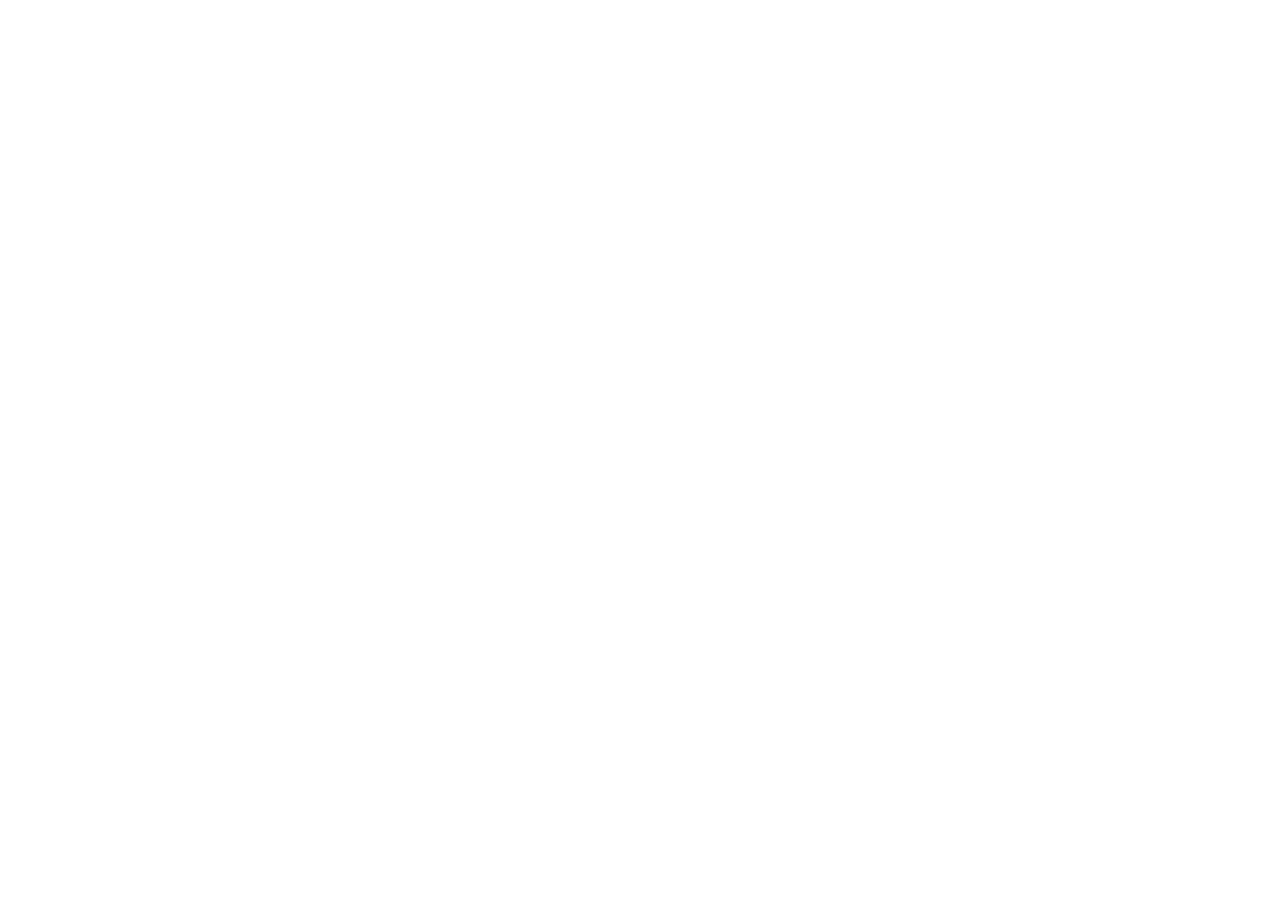
==== css/index.html @ bdc8b7fc "Created container structure HTML" ====
<!DOCTYPE html>
<html lang="en">
<head>
    <meta charset="UTF-8">
    <meta http-equiv="X-UA-Compatible" content="IE=edge">
    <meta name="viewport" content="width=device-width, initial-scale=1.0">
    <title>Mobile App</title>
</head>
<body>
    <header>
    </header>
    <section>
        <article>
            <h3>

            </h3>
            <p>

            </p>
            <div>

            </div>

        </article>
        <article>
            <div></div>
            <div></div>
        </article>
    </section>


</body>
</html>
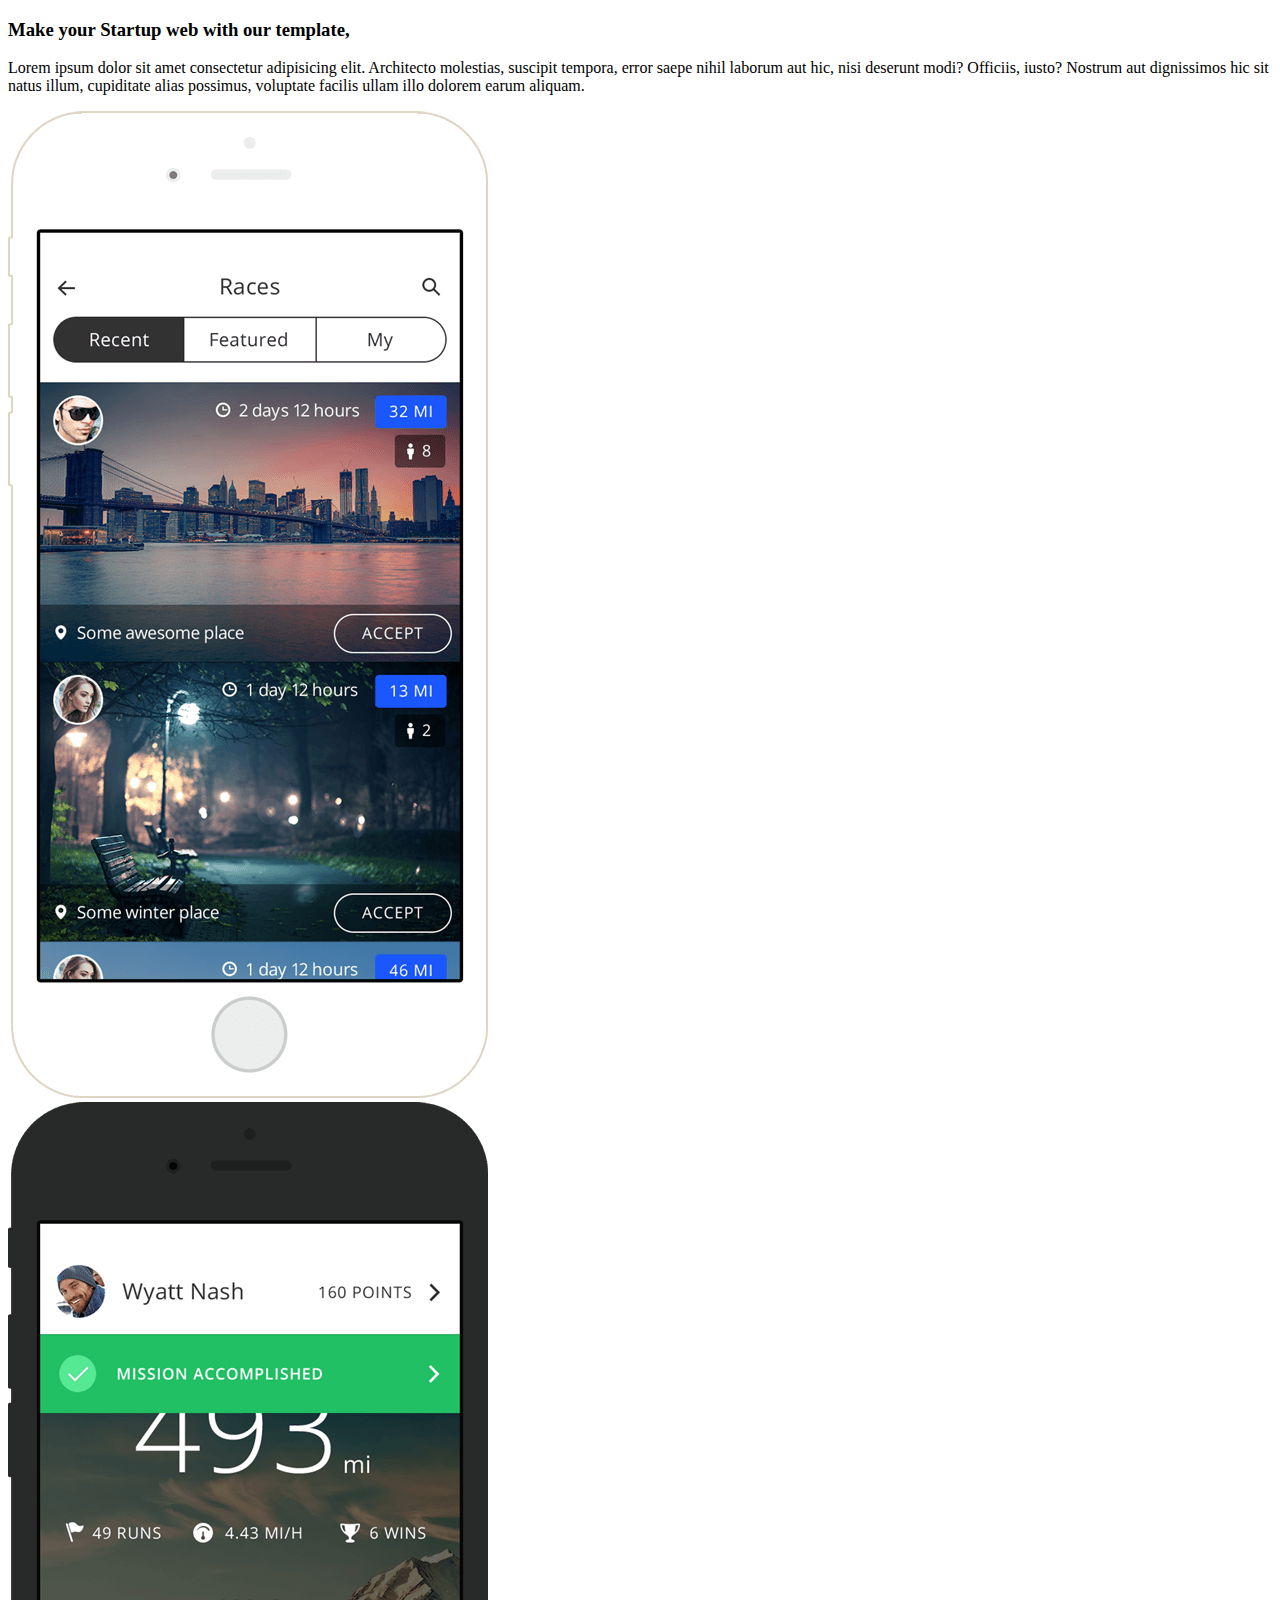
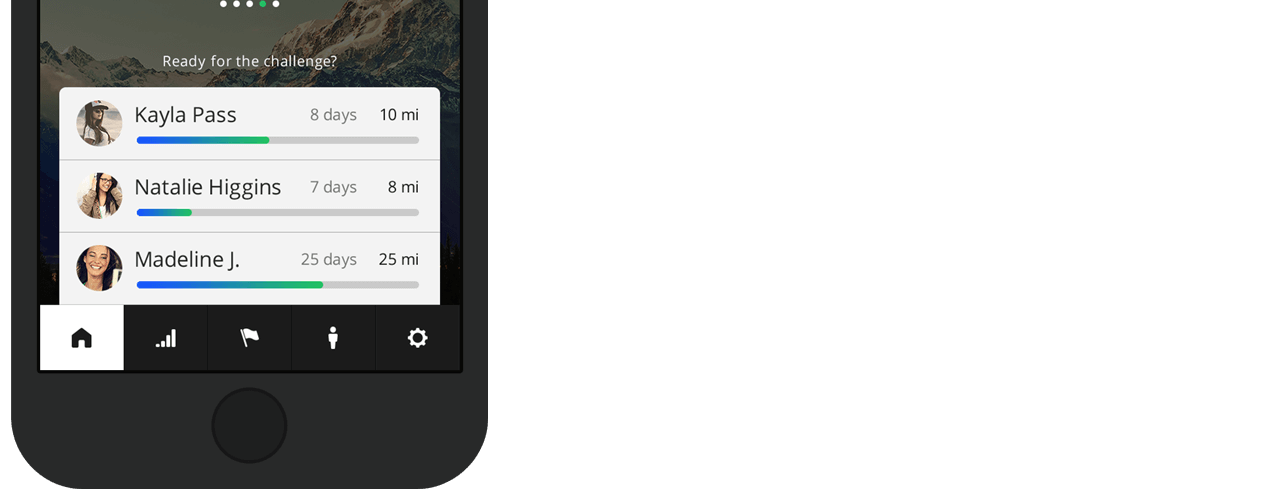
==== commit be51bfa1: "Added text and phone images" ====
--- a/css/index.html
+++ b/css/index.html
@@ -12,10 +12,10 @@
     <section>
         <article>
             <h3>
-
+                Make your Startup web with our template,
             </h3>
             <p>
-
+                Lorem ipsum dolor sit amet consectetur adipisicing elit. Architecto molestias, suscipit tempora, error saepe nihil laborum aut hic, nisi deserunt modi? Officiis, iusto? Nostrum aut dignissimos hic sit natus illum, cupiditate alias possimus, voluptate facilis ullam illo dolorem earum aliquam.
             </p>
             <div>
 
@@ -23,8 +23,8 @@
 
         </article>
         <article>
-            <div></div>
-            <div></div>
+            <div><img src="../images/phone_001.png" alt="phone white"></div>
+            <div><img src="../images/phone_002.png" alt="phone black"></div>
         </article>
     </section>
 
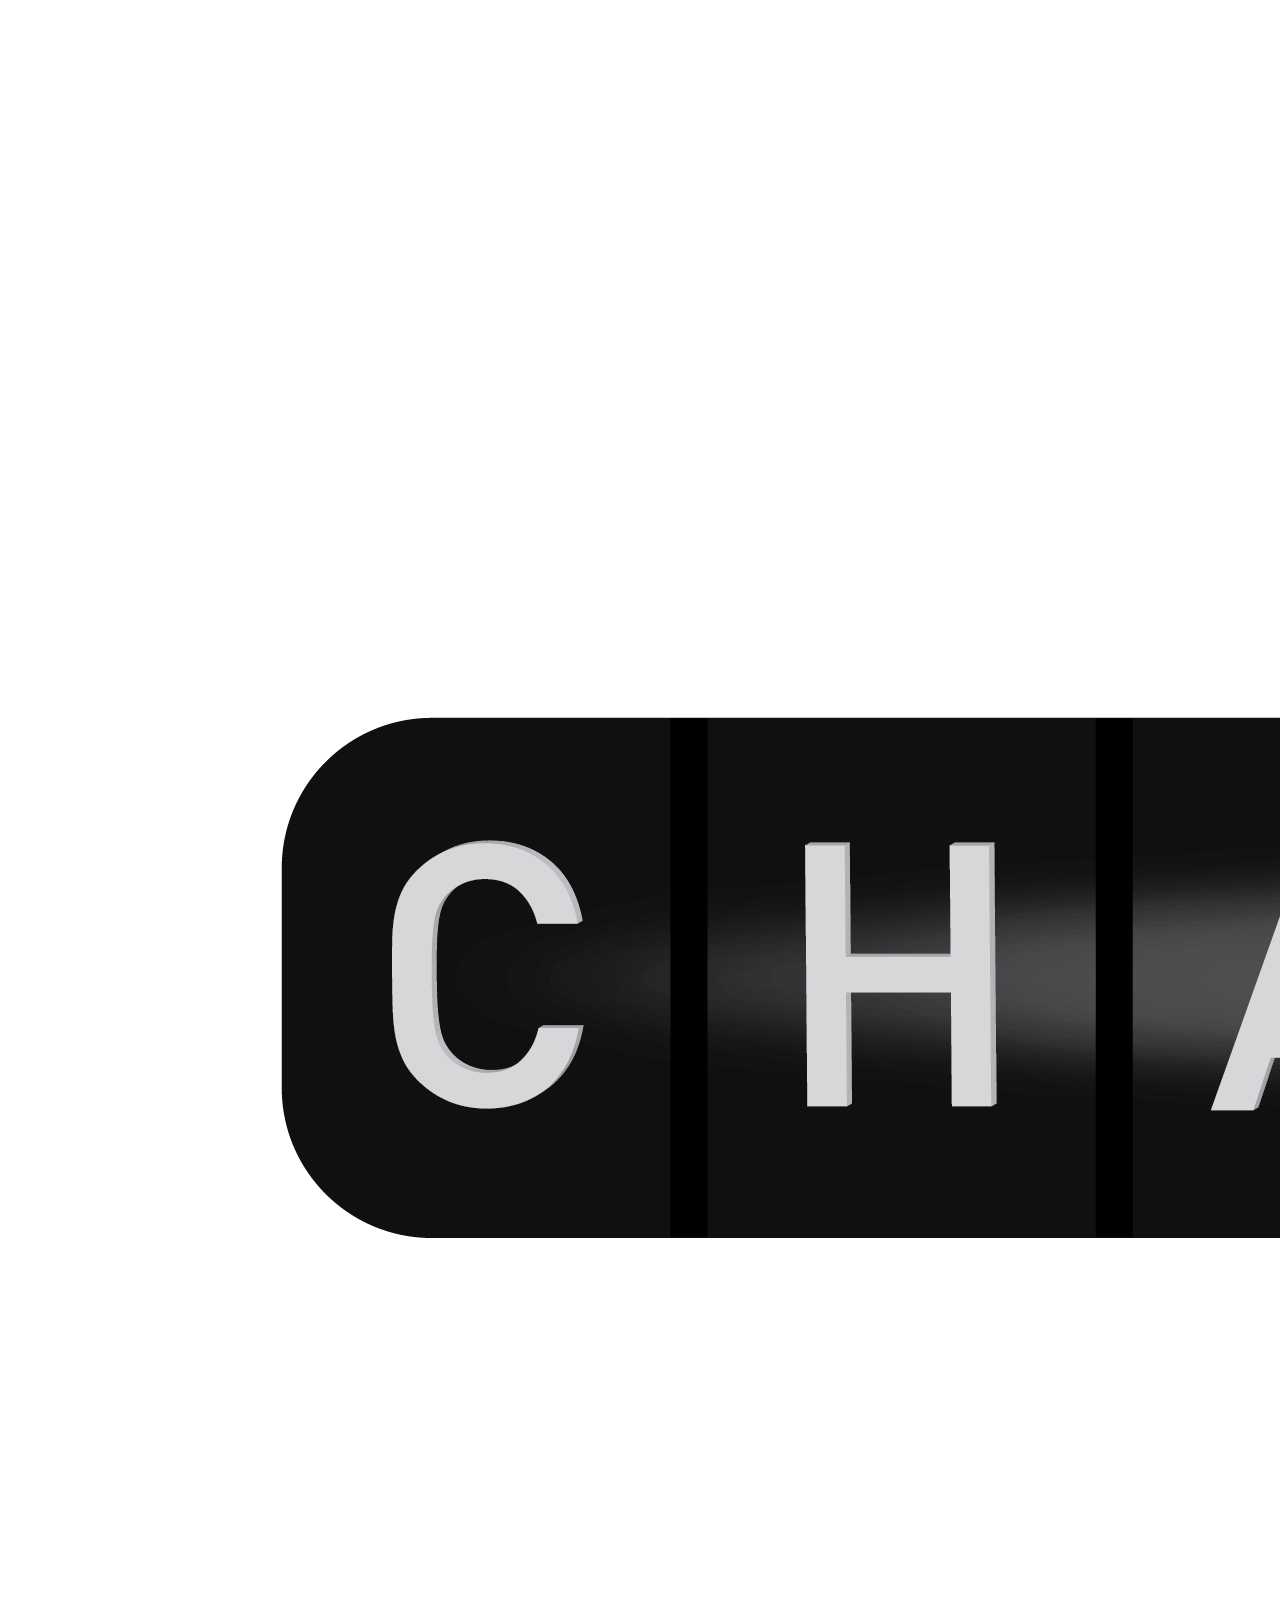
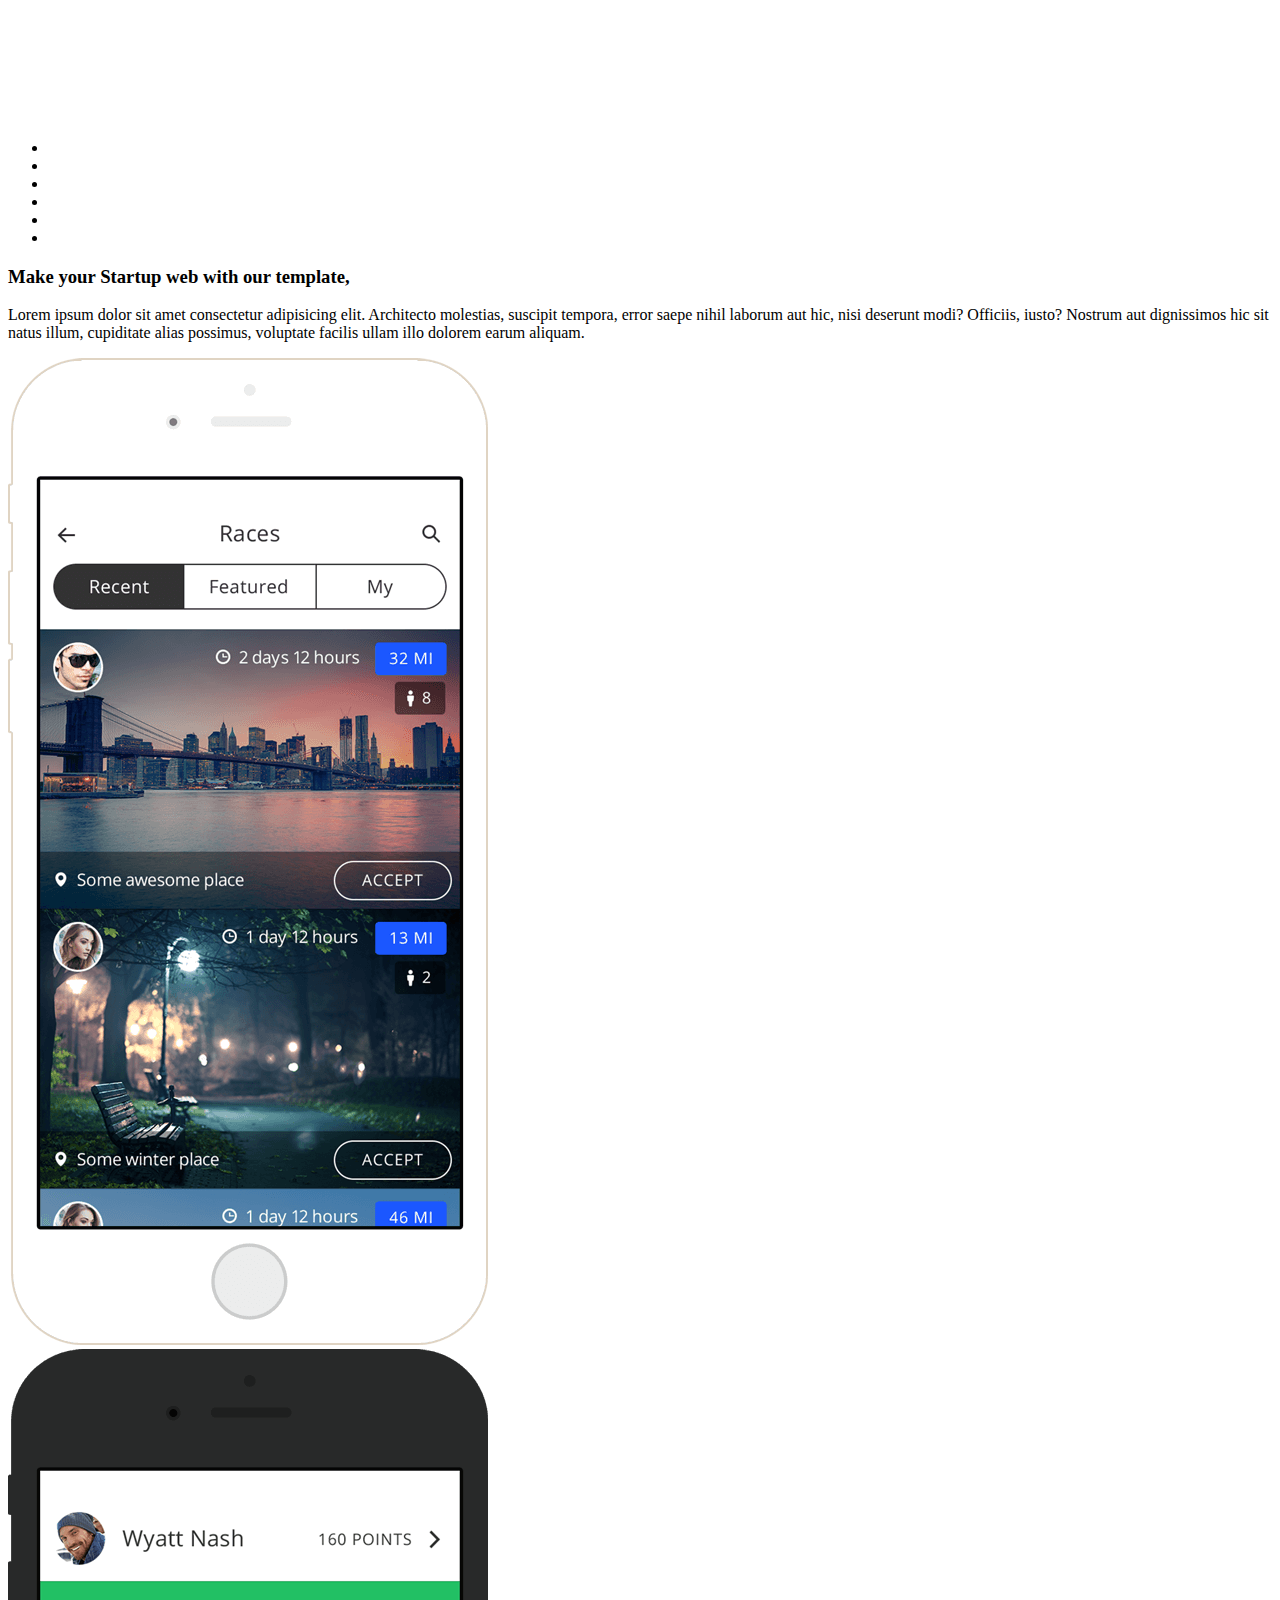
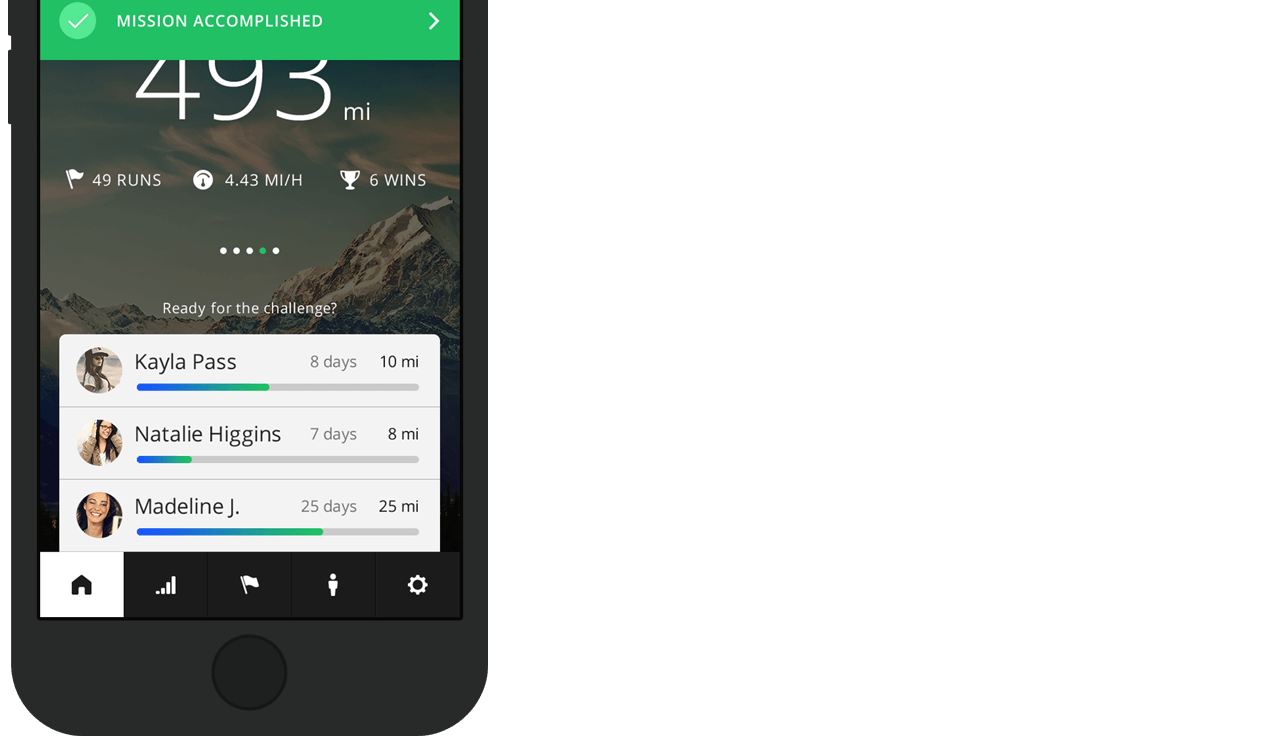
==== commit b7f99a06: "Header Logo and Structure" ====
--- a/css/index.html
+++ b/css/index.html
@@ -8,6 +8,17 @@
 </head>
 <body>
     <header>
+        <div><img src="../images/logo_001.png" alt="clear the air"></div>
+        <nav>
+            <ul>
+            <li></li>
+            <li></li>
+            <li></li>
+            <li></li>
+            <li></li>
+            <li></li>
+            </ul>
+        </nav>
     </header>
     <section>
         <article>
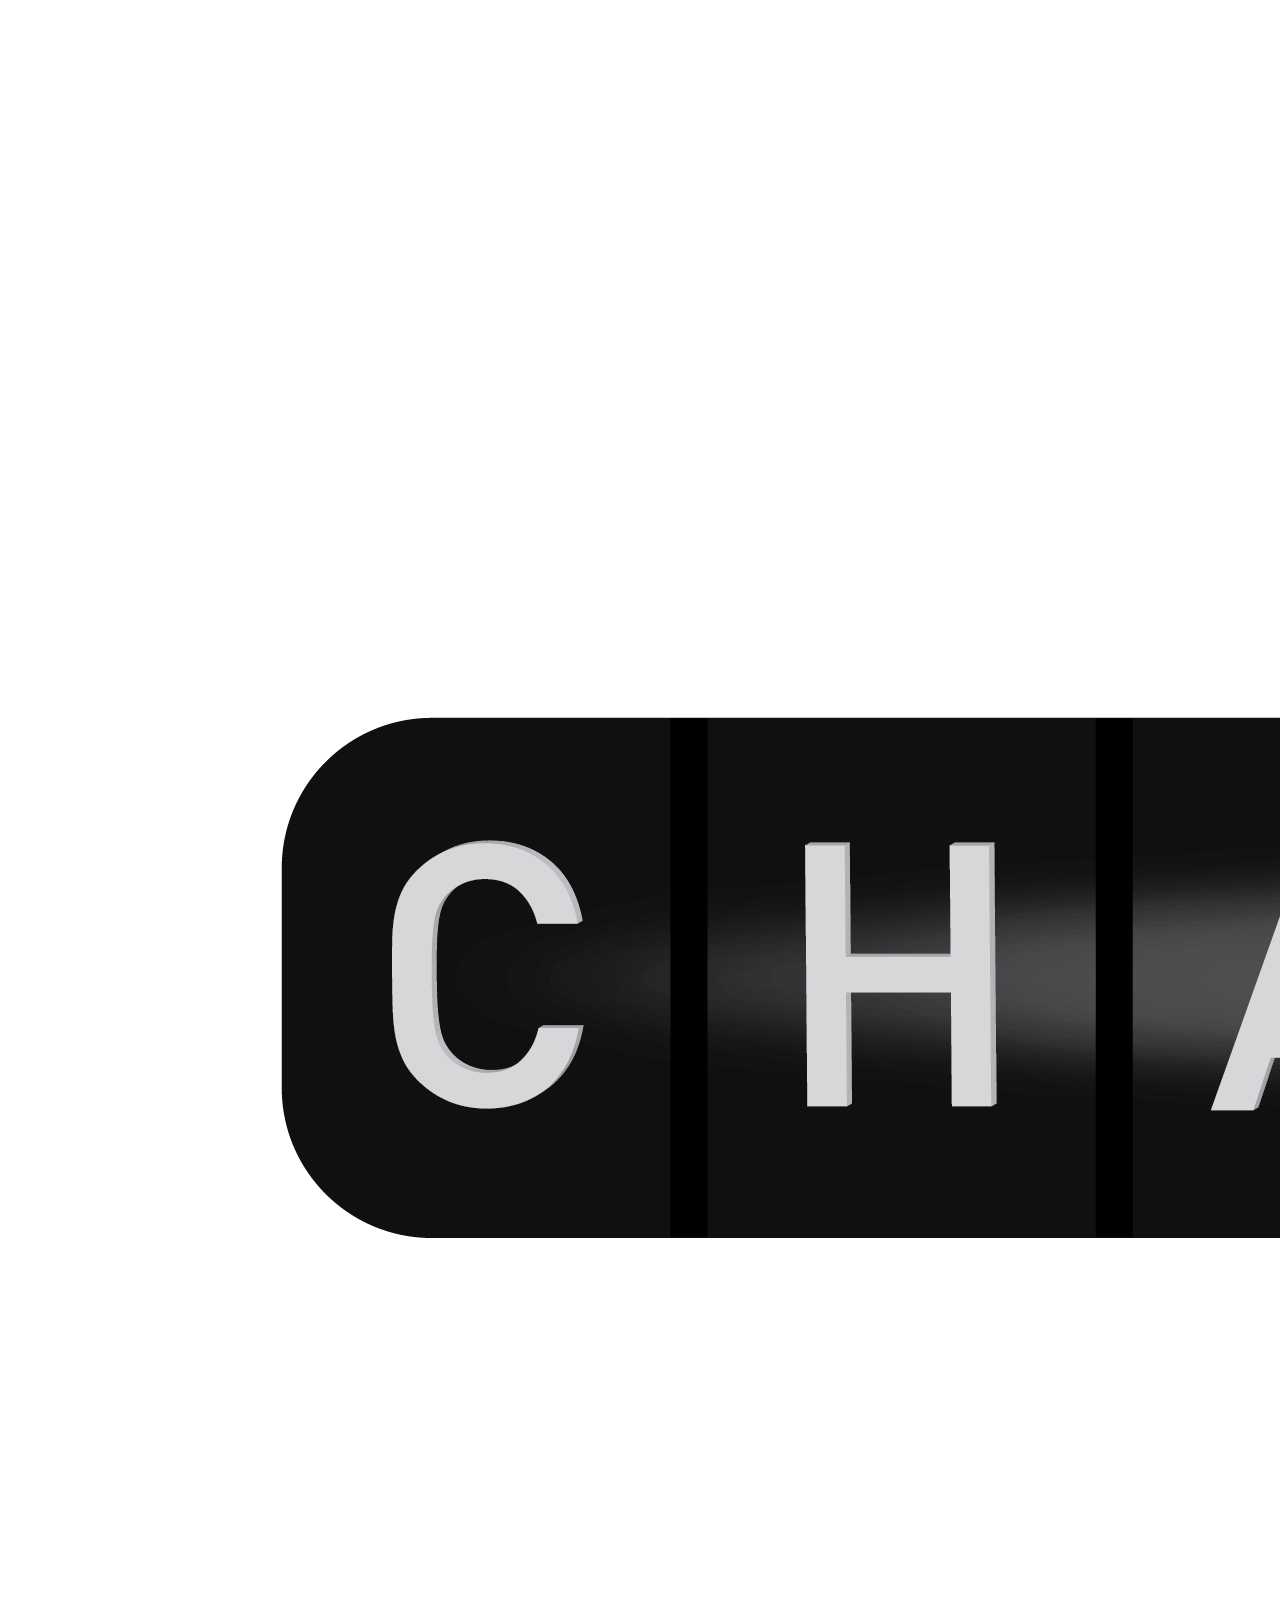
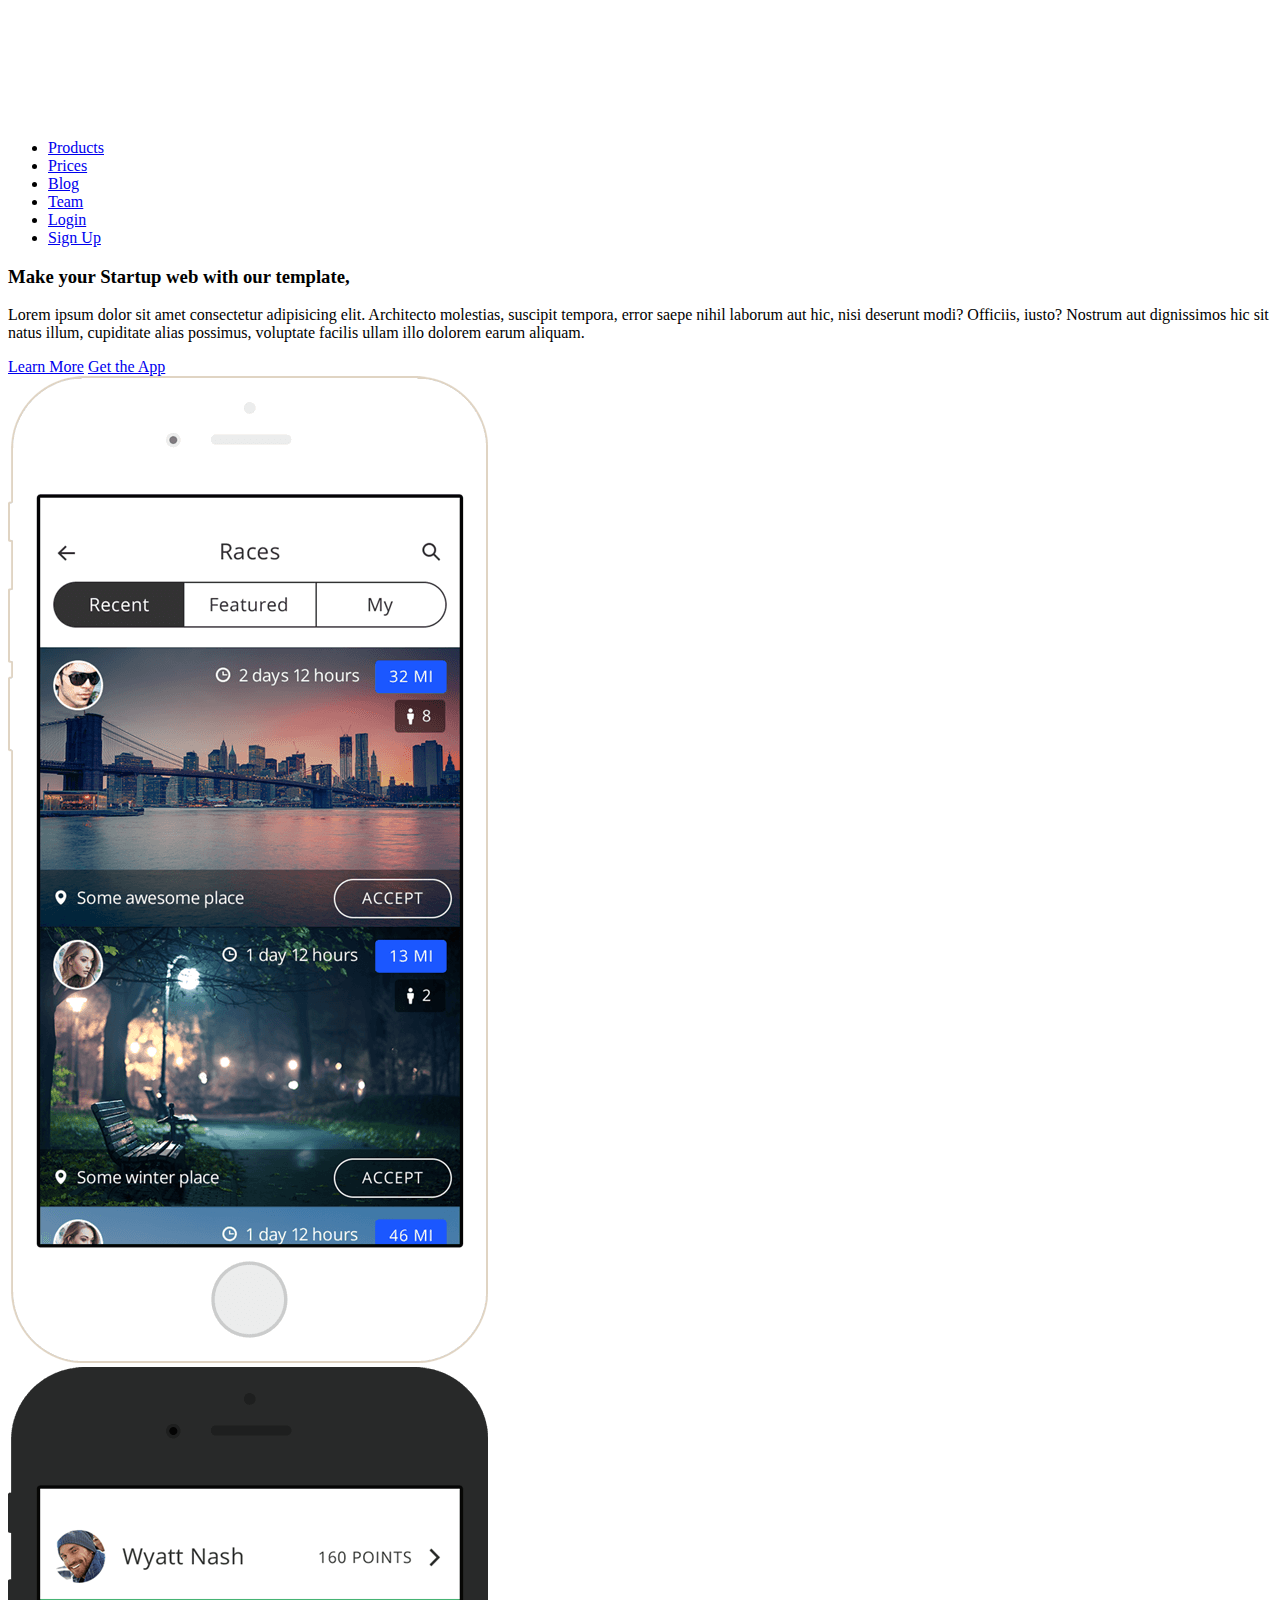
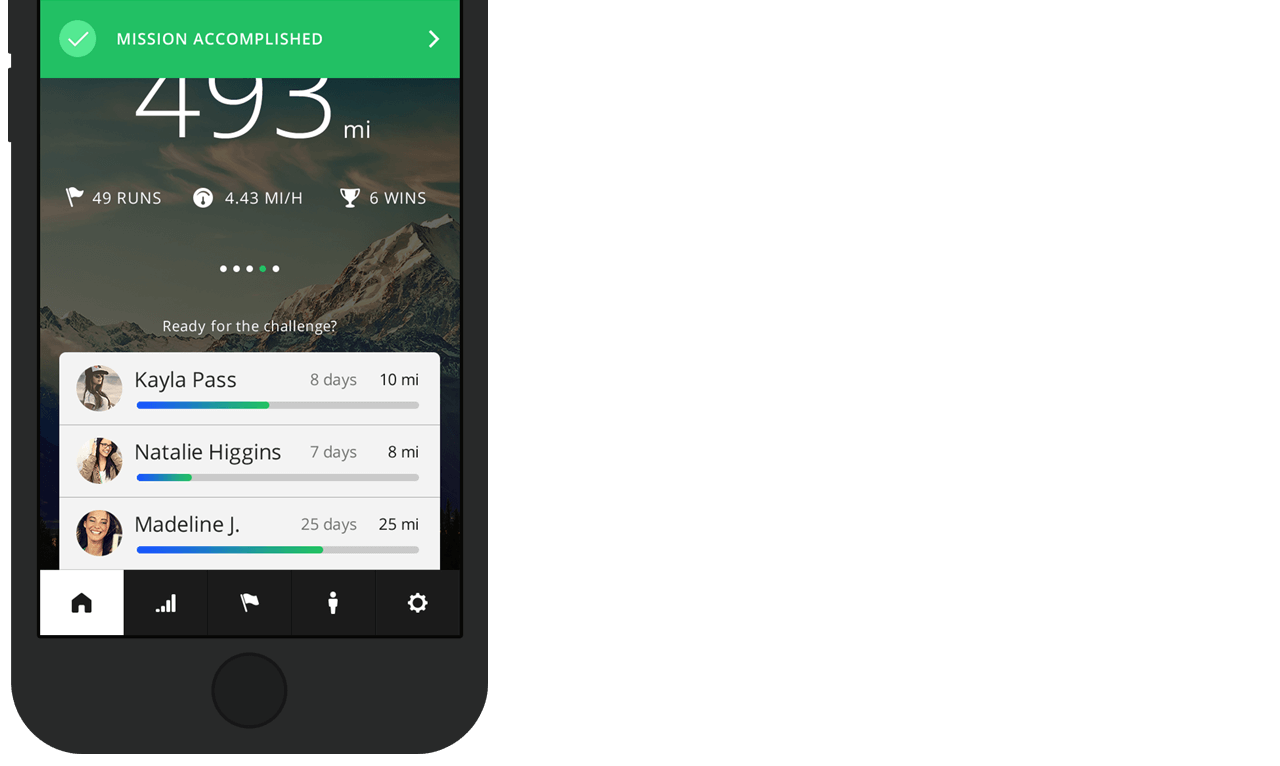
==== commit 91c2f6ae: "Added links" ====
--- a/css/index.html
+++ b/css/index.html
@@ -11,12 +11,12 @@
         <div><img src="../images/logo_001.png" alt="clear the air"></div>
         <nav>
             <ul>
-            <li></li>
-            <li></li>
-            <li></li>
-            <li></li>
-            <li></li>
-            <li></li>
+            <li><a href="#">Products</a></li>
+            <li><a href="#">Prices</a></li>
+            <li><a href="#">Blog</a></li>
+            <li><a href="#">Team</a></li>
+            <li><a href="#">Login</a></li>
+            <li><a href="#">Sign Up</a></li>
             </ul>
         </nav>
     </header>
@@ -29,7 +29,8 @@
                 Lorem ipsum dolor sit amet consectetur adipisicing elit. Architecto molestias, suscipit tempora, error saepe nihil laborum aut hic, nisi deserunt modi? Officiis, iusto? Nostrum aut dignissimos hic sit natus illum, cupiditate alias possimus, voluptate facilis ullam illo dolorem earum aliquam.
             </p>
             <div>
-
+                <a href="#">Learn More</a>
+                <a href="#">Get the App</a>
             </div>
 
         </article>
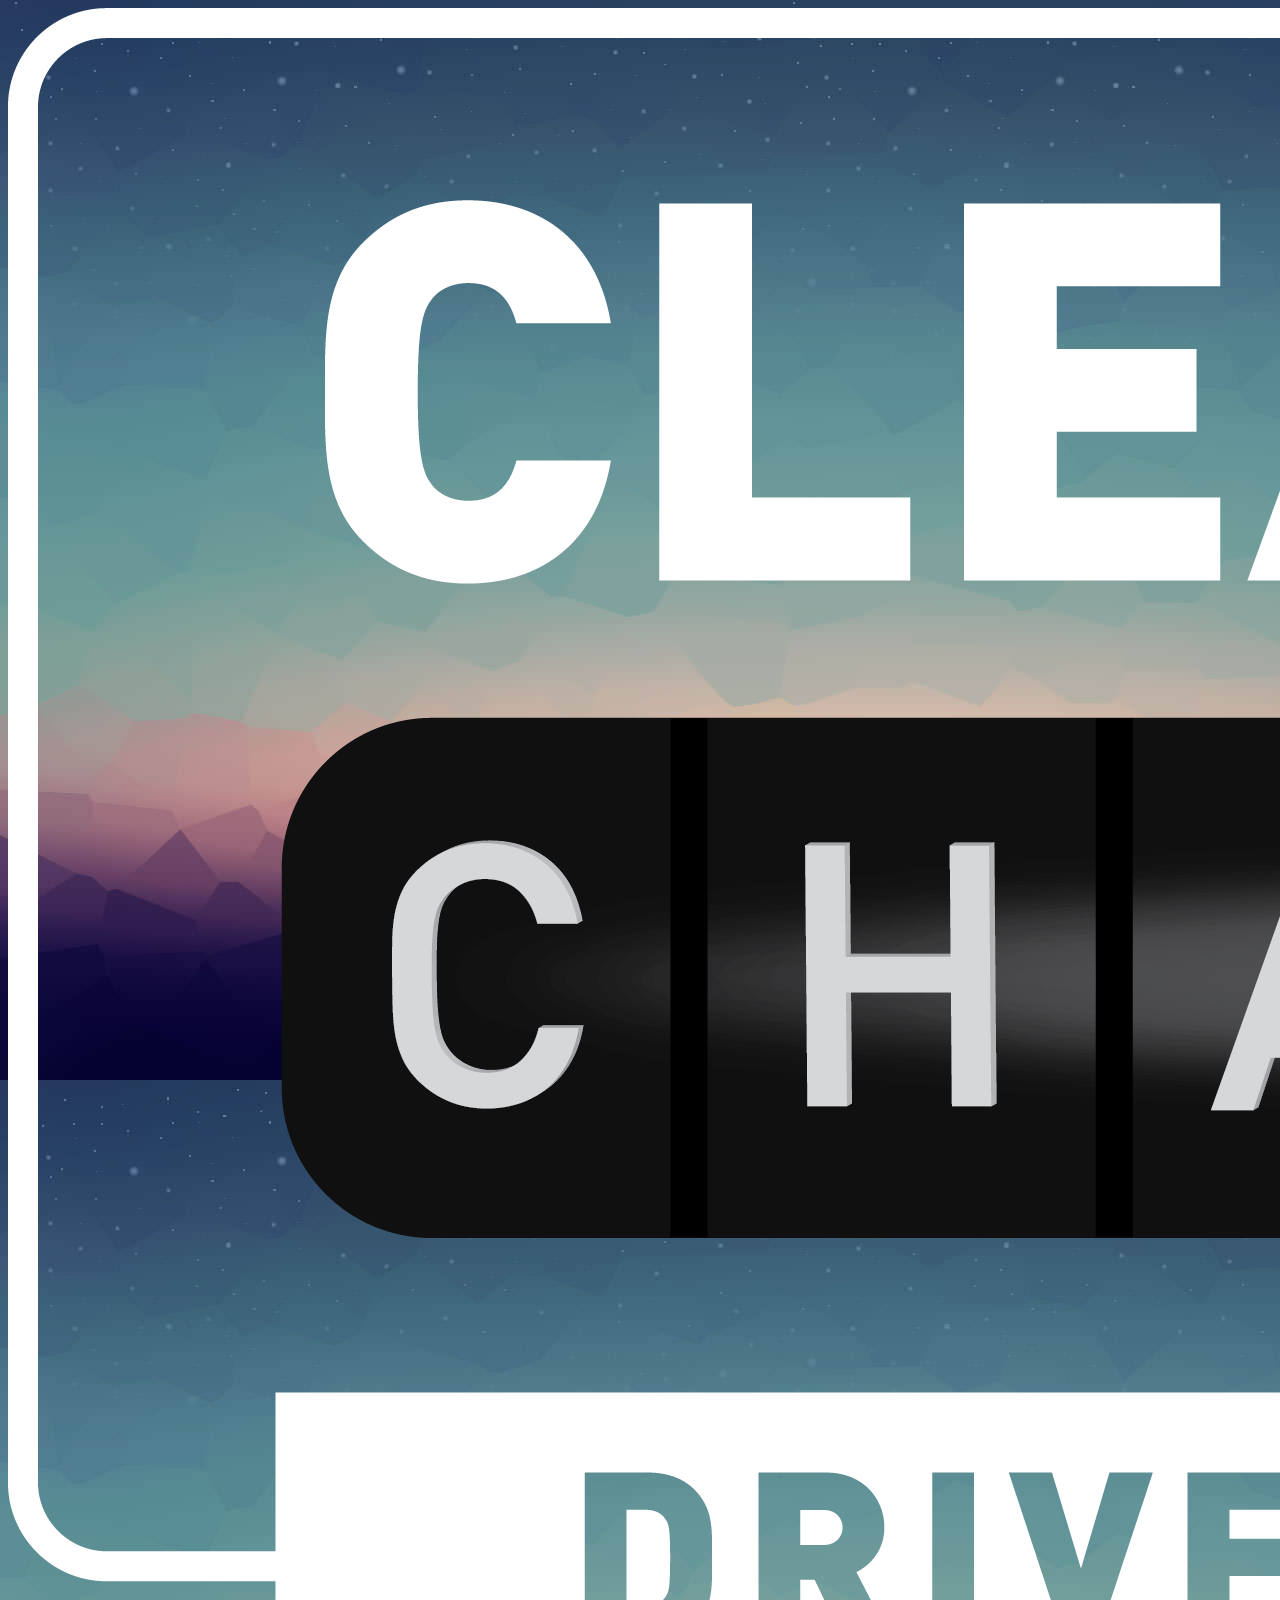
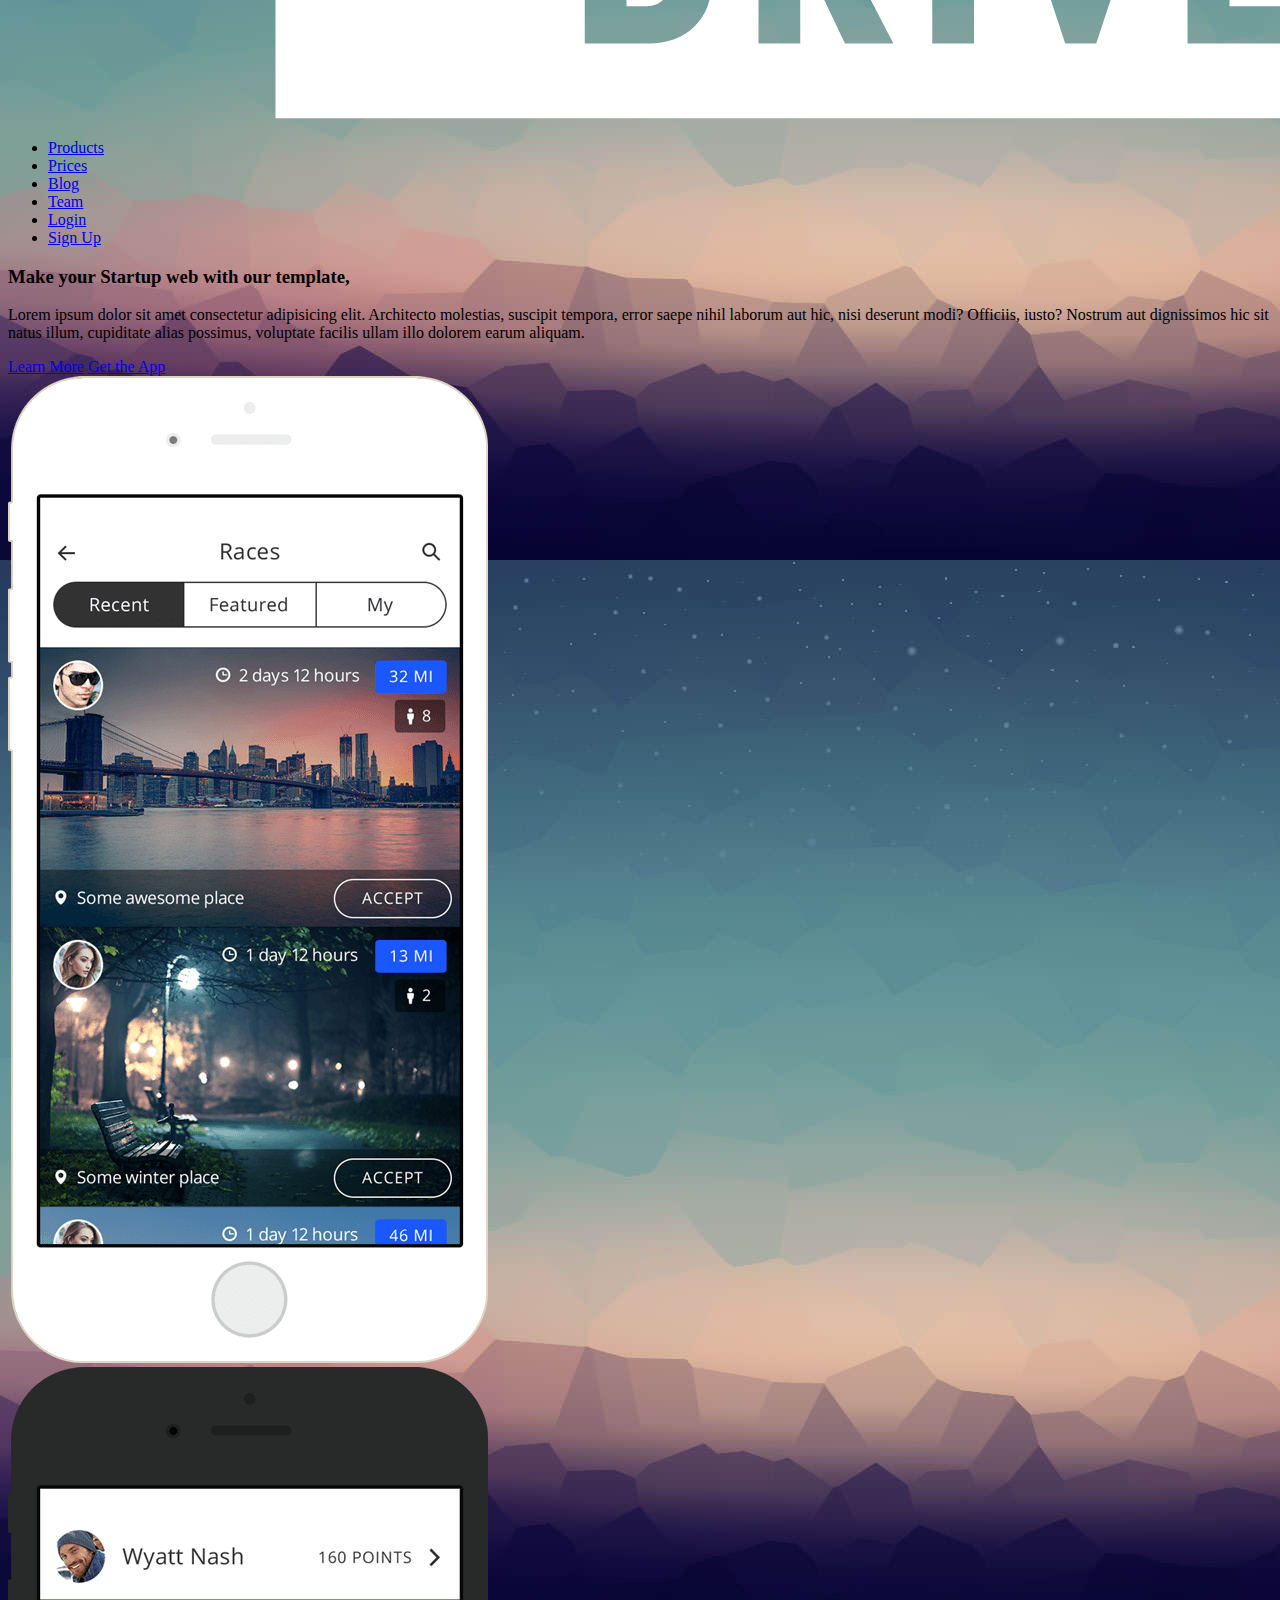
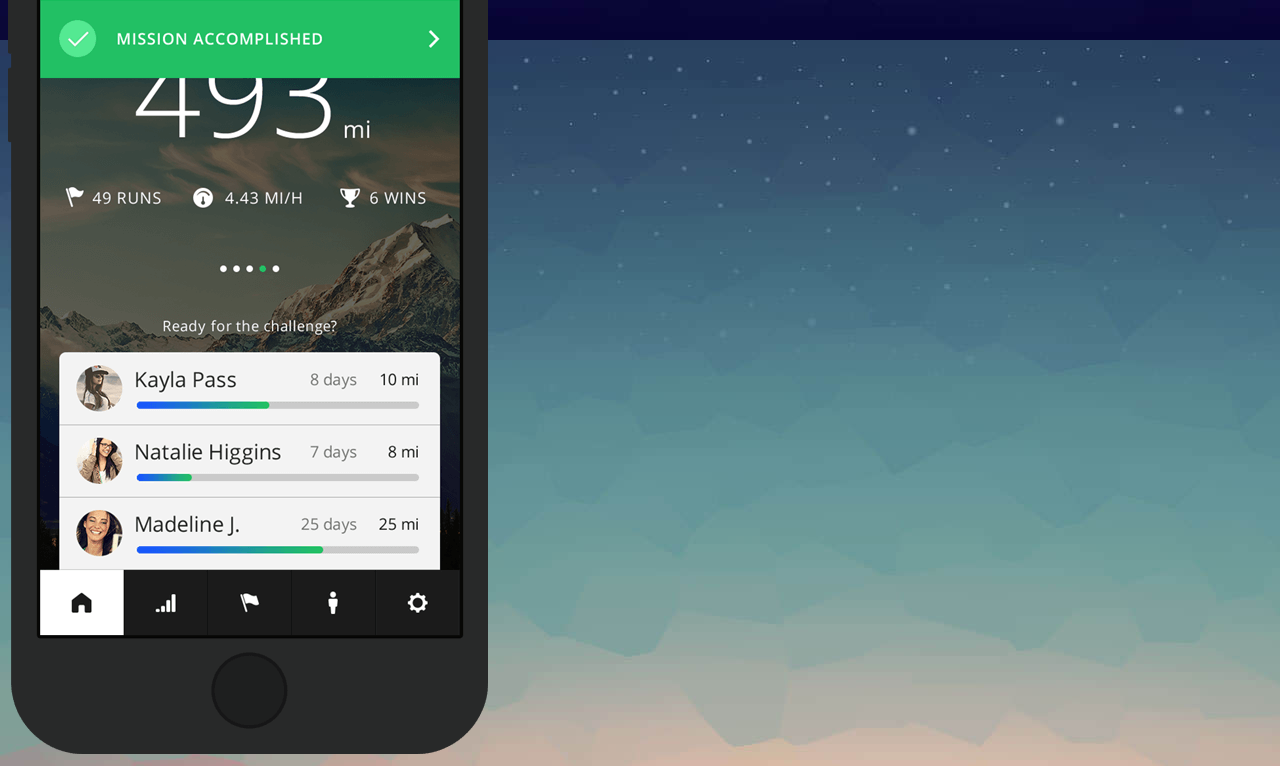
==== commit 1f624aa8: "Added background image" ====
--- a/css/index.html
+++ b/css/index.html
@@ -4,6 +4,7 @@
     <meta charset="UTF-8">
     <meta http-equiv="X-UA-Compatible" content="IE=edge">
     <meta name="viewport" content="width=device-width, initial-scale=1.0">
+    <link rel="stylesheet" href="./style.css">
     <title>Mobile App</title>
 </head>
 <body>
@@ -32,7 +33,6 @@
                 <a href="#">Learn More</a>
                 <a href="#">Get the App</a>
             </div>
-
         </article>
         <article>
             <div><img src="../images/phone_001.png" alt="phone white"></div>
--- a/css/style.css
+++ b/css/style.css
@@ -0,0 +1,3 @@
+body {
+    background-image: url(../images/bg_001.jpg);
+}